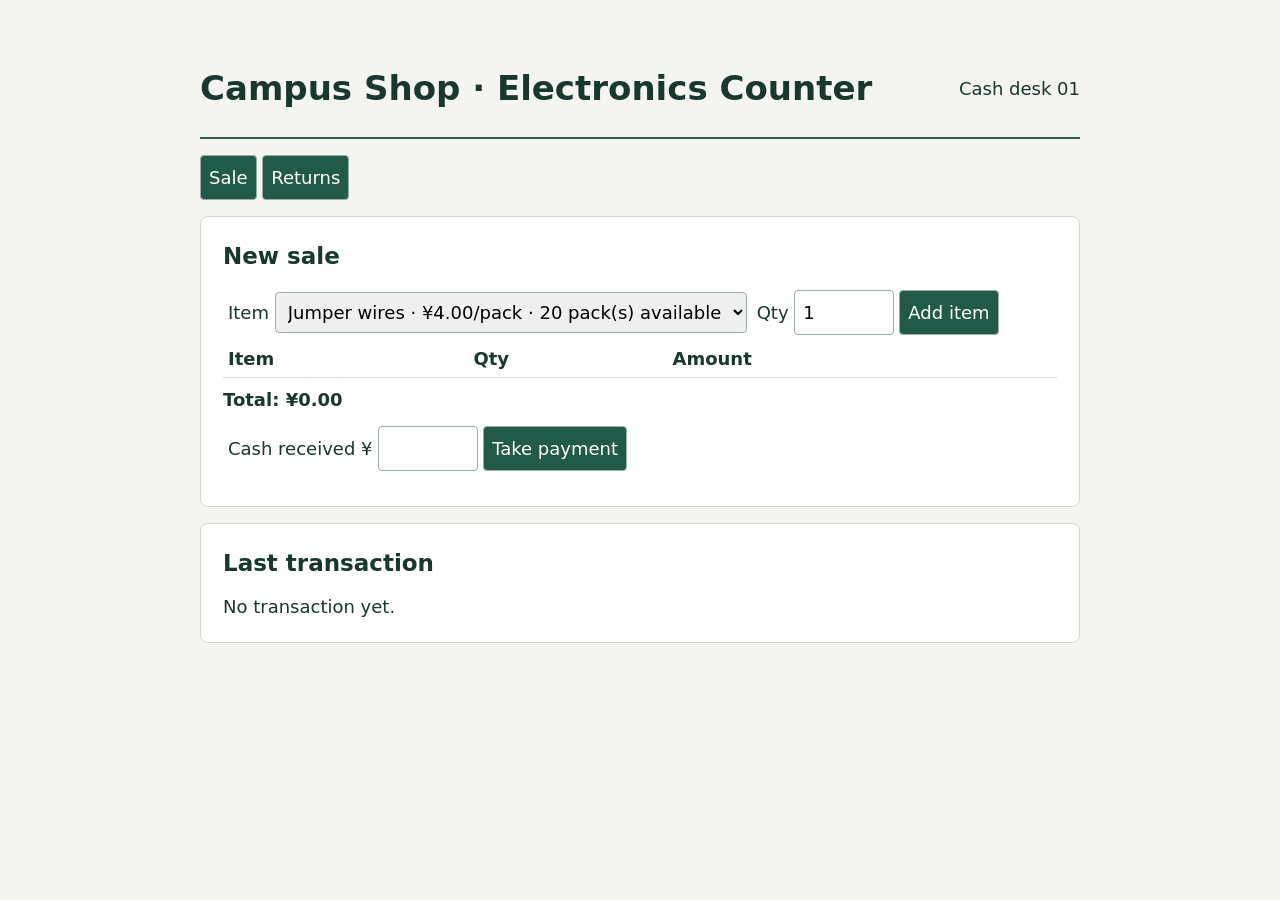
==== index.html @ 52616b71 "Use product sales units throughout the electronics counter" ====
<!doctype html>
<html lang="en"><meta charset="utf-8"><meta name="viewport" content="width=device-width,initial-scale=1">
<title>Campus Shop · Electronics Counter</title>
<style>
*{box-sizing:border-box}body{max-width:920px;margin:40px auto;padding:0 20px;background:#f4f5f1;color:#19372f;font:18px/1.5 system-ui}header{display:flex;align-items:center;justify-content:space-between;border-bottom:2px solid #345f50}h1{font-size:34px}h2{font-size:23px;margin:0 0 12px}section{background:white;border:1px solid #cdd8d1;padding:22px;margin:16px 0;border-radius:8px}select,input,button{padding:8px;font:inherit;border:1px solid #9aaea4;border-radius:4px}button{background:#215a49;color:white;cursor:pointer}input{width:100px}label{display:inline-block;margin:5px}table{border-collapse:collapse;width:100%}td,th{text-align:left;border-bottom:1px solid #ddd;padding:5px}output{display:block;font-weight:bold;margin-top:8px}nav{margin-top:16px}p{margin:8px 0}
</style>
<header><h1>Campus Shop · Electronics Counter</h1><span>Cash desk 01</span></header>
<nav><button id="sell">Sale</button> <button id="back">Returns</button></nav>
<section><h2 id="heading"></h2><div id="lookup" hidden><label>Receipt no. <input id="number" type="number" min="1"></label><button id="load">Find receipt</button><table id="balance" hidden><caption>Original receipt balance</caption><thead><tr><th>Item</th><th>Unit</th><th>Bought</th><th>Already returned</th><th>Left to return</th></tr></thead><tbody id="balanceRows"></tbody></table></div>
<label>Item <select id="product"></select></label><label>Qty <input id="qty" type="number" min="1" value="1"></label><button id="add">Add item</button>
<table><thead><tr><th>Item</th><th>Qty</th><th>Amount</th></tr></thead><tbody id="lines"></tbody></table>
<p><strong id="total"></strong></p><label id="cashLabel">Cash received ¥ <input id="cash" type="number" step=".01" min="0"></label><button id="finish"></button><output id="msg" aria-live="polite"></output></section>
<section><h2>Last transaction</h2><div id="receipt">No transaction yet.</div></section>
<script>
const $ = id => document.getElementById(id);
const money = cents => '¥' + (cents / 100).toFixed(2);
const catalog = {wires:{name:'Jumper wires',unit:'pack',price:400},board:{name:'Breadboard',unit:'piece',price:800},led:{name:'LED',unit:'piece',price:50}};
class Basket {
  constructor(){ this.items = {}; }
  add(id, qty, limit){
    const count = (this.items[id] || 0) + qty;
    if (!Number.isSafeInteger(qty) || qty < 1 || count > limit)
      throw Error('Check quantity. Available: ' + limit);
    this.items[id] = count;
  }
  total(){ return Object.entries(this.items).reduce((sum,[id,q]) => sum + catalog[id].price*q,0); }
}
class Register {
  constructor(){
    this.state = JSON.parse(localStorage.getItem('campus-electronics-v1')) ||
      {stock:{wires:20,board:20,led:20},sales:[],returns:[]};
  }
  available(id,sale){
    return sale ? (sale.items[id] || 0) - (sale.returned[id] || 0) : this.state.stock[id];
  }
  complete(basket,cash,sale){
    const total = basket.total();
    if (!total) throw Error('Add an item first.');
    if (!sale && (!Number.isSafeInteger(cash) || cash < total)) throw Error('Cash is below the total.');
    const next = structuredClone(this.state);
    const original = sale && next.sales.find(s => s.no === sale.no);
    for (const [id,q] of Object.entries(basket.items)){
      if (q > this.available(id,sale)) throw Error('Quantity exceeds available units.');
      next.stock[id] += sale ? q : -q;
      if (original) original.returned[id] = (original.returned[id] || 0) + q;
    }
    const record = {no:sale ? sale.no : next.sales.length+1,items:{...basket.items},total};
    if (sale) next.returns.push(record);
    else next.sales.push({...record,returned:{},cash,change:cash-total});
    localStorage.setItem('campus-electronics-v1',JSON.stringify(next));
    this.state = next;
    return record;
  }
}
const register = new Register();
let basket, returning, sale;
function draw(){
  $('balance').hidden = !sale;
  $('balanceRows').replaceChildren();
  if (sale) {
    for (const [id, bought] of Object.entries(sale.items)) {
      const row = $('balanceRows').insertRow();
      for (const value of [catalog[id].name, catalog[id].unit, bought, sale.returned[id] || 0, register.available(id,sale)]) {
        row.insertCell().textContent = value;
      }
    }
  }
  $('product').replaceChildren();
  for (const [id,p] of Object.entries(catalog)){
    if (returning && (!sale || !sale.items[id])) continue;
    $('product').add(new Option(p.name+' · '+money(p.price)+'/'+p.unit+' · '+register.available(id,sale)+' '+p.unit+'(s) available',id));
  }
  $('lines').innerHTML = Object.entries(basket.items).map(([id,q]) =>
    '<tr><td>'+catalog[id].name+'</td><td>'+q+' '+catalog[id].unit+'(s)</td><td>'+money(q*catalog[id].price)+'</td></tr>').join('');
  $('total').textContent = (returning?'Refund: ':'Total: ')+money(basket.total());
}
function mode(isReturn){
  returning=isReturn; sale=null; basket=new Basket();
  $('heading').textContent=isReturn?'Return items':'New sale';
  $('lookup').hidden=!isReturn; $('cashLabel').style.display=isReturn?'none':'';
  $('finish').textContent=isReturn?'Confirm refund':'Take payment';
  $('cash').value=''; $('qty').value=1; $('msg').textContent=''; draw();
}
function action(fn){try{$('msg').textContent='';fn();}catch(e){$('msg').textContent=e.message;}}
$('sell').onclick=()=>mode(false); $('back').onclick=()=>mode(true);
$('load').onclick=()=>action(()=>{
  sale=register.state.sales.find(s=>s.no===Number($('number').value)); basket=new Basket(); draw();
  if(!sale) throw Error('Receipt not found.');
});
$('number').oninput=()=>{sale=null;basket=new Basket();draw();};
$('add').onclick=()=>action(()=>{
  if(returning && !sale) throw Error('Find the original receipt first.');
  const id=$('product').value; basket.add(id,Number($('qty').value),register.available(id,sale));draw();
});
$('finish').onclick=()=>action(()=>{
  if(returning && !sale) throw Error('Find the original receipt first.');
  const cash=Math.round(Number($('cash').value)*100);
  const record=register.complete(basket,cash,sale);
  const lines=Object.entries(record.items).map(([id,q])=>catalog[id].name+' × '+q+' '+catalog[id].unit+'(s) = '+money(q*catalog[id].price));
  $('receipt').innerText=[(returning?'Return against receipt #':'Receipt #')+record.no,...lines,
    (returning?'Refund ':'Total ')+money(record.total),...(returning?[]:['Cash '+money(cash)+'   Change '+money(cash-record.total)])].join('\n');
  mode(returning);
});
mode(false);
</script></html>
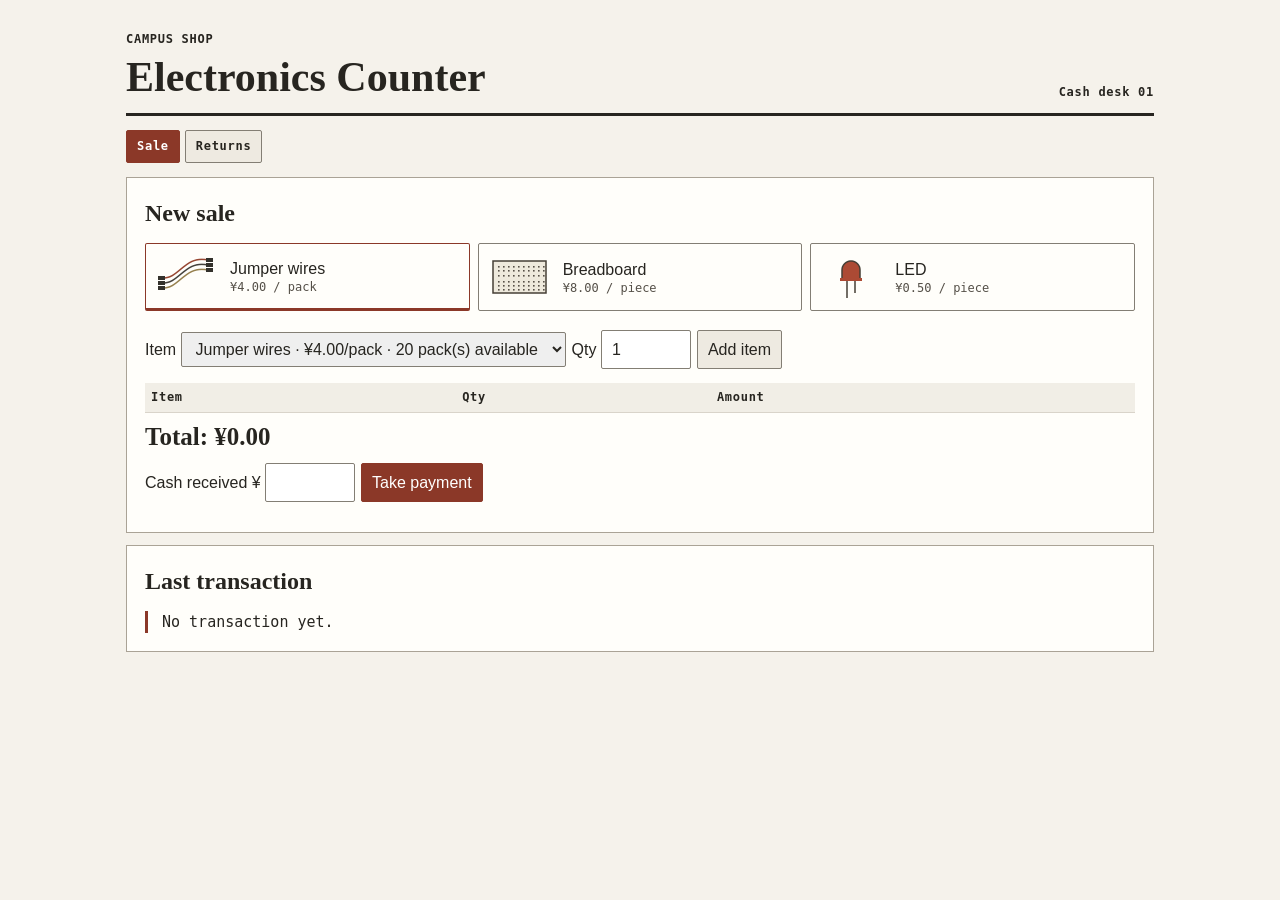
==== commit c99f8ba9: "Merge illustrated counter layout" ====
--- a/index.html
+++ b/index.html
@@ -2,12 +2,30 @@
 <html lang="en"><meta charset="utf-8"><meta name="viewport" content="width=device-width,initial-scale=1">
 <title>Campus Shop · Electronics Counter</title>
 <style>
-*{box-sizing:border-box}body{max-width:920px;margin:40px auto;padding:0 20px;background:#f4f5f1;color:#19372f;font:18px/1.5 system-ui}header{display:flex;align-items:center;justify-content:space-between;border-bottom:2px solid #345f50}h1{font-size:34px}h2{font-size:23px;margin:0 0 12px}section{background:white;border:1px solid #cdd8d1;padding:22px;margin:16px 0;border-radius:8px}select,input,button{padding:8px;font:inherit;border:1px solid #9aaea4;border-radius:4px}button{background:#215a49;color:white;cursor:pointer}input{width:100px}label{display:inline-block;margin:5px}table{border-collapse:collapse;width:100%}td,th{text-align:left;border-bottom:1px solid #ddd;padding:5px}output{display:block;font-weight:bold;margin-top:8px}nav{margin-top:16px}p{margin:8px 0}
+*{box-sizing:border-box}
+body{max-width:1080px;margin:26px auto;padding:0 26px;background:#f5f2eb;color:#272520;font:16px/1.45 Arial,sans-serif}
+header{display:flex;align-items:end;justify-content:space-between;border-bottom:3px solid #272520;padding-bottom:12px}
+header small,header span,caption,th,nav button{font:600 12px/1.4 monospace;letter-spacing:.06em}
+h1,h2{font-family:Georgia,serif}h1{font-size:42px;line-height:1.12;margin:5px 0 0}h2{font-size:24px;margin:0 0 12px}
+nav{display:flex;gap:5px;margin:14px 0}
+section{border:1px solid #aaa396;background:#fffefa;padding:18px;margin-bottom:12px}
+button,input,select{font:inherit;border:1px solid #837e74;padding:7px 10px;border-radius:2px;color:inherit}
+button{background:#eeeae1;cursor:pointer}button:hover,button:focus-visible{outline:2px solid #9b422e;outline-offset:1px}
+button[aria-pressed=true],#finish{background:#8b3828;color:white;border-color:#8b3828}
+#parts{display:grid;grid-template-columns:repeat(3,1fr);gap:8px;margin:0 0 15px}
+#parts button{background:#fffefa;text-align:left;display:grid;grid-template-columns:65px auto;align-items:center;gap:9px}
+#parts canvas{width:62px;height:50px}#parts small{display:block;color:#555048;font:12px monospace}
+#parts button[aria-pressed=true]{color:#272520;border-bottom:3px solid #8b3828}
+label{display:inline-block;margin:4px 6px 4px 0}input{width:90px}select{max-width:100%}
+table{border-collapse:collapse;width:100%;margin:10px 0}td,th{padding:6px;text-align:left;border-bottom:1px solid #d9d4ca}th{background:#f1eee6}caption{text-align:left;margin-bottom:5px}
+p{margin:8px 0}#total{font: bold 25px Georgia,serif}#msg{display:block;color:#8b3828;font-weight:bold;margin-top:8px}
+#receipt{font:15px/1.5 monospace;border-left:3px solid #8b3828;padding-left:14px}
+@media(max-width:650px){body{padding:0 12px;margin:14px auto}h1{font-size:30px}#parts{grid-template-columns:1fr}#parts canvas{height:34px;width:46px}section{padding:12px}#balance th{font-size:10px}}
 </style>
-<header><h1>Campus Shop · Electronics Counter</h1><span>Cash desk 01</span></header>
+<header><div><small>CAMPUS SHOP</small><h1>Electronics Counter</h1></div><span>Cash desk 01</span></header>
 <nav><button id="sell">Sale</button> <button id="back">Returns</button></nav>
 <section><h2 id="heading"></h2><div id="lookup" hidden><label>Receipt no. <input id="number" type="number" min="1"></label><button id="load">Find receipt</button><table id="balance" hidden><caption>Original receipt balance</caption><thead><tr><th>Item</th><th>Unit</th><th>Bought</th><th>Already returned</th><th>Left to return</th></tr></thead><tbody id="balanceRows"></tbody></table></div>
-<label>Item <select id="product"></select></label><label>Qty <input id="qty" type="number" min="1" value="1"></label><button id="add">Add item</button>
+<div id="parts" aria-label="Choose a component"></div><label>Item <select id="product"></select></label><label>Qty <input id="qty" type="number" min="1" value="1"></label><button id="add">Add item</button>
 <table><thead><tr><th>Item</th><th>Qty</th><th>Amount</th></tr></thead><tbody id="lines"></tbody></table>
 <p><strong id="total"></strong></p><label id="cashLabel">Cash received ¥ <input id="cash" type="number" step=".01" min="0"></label><button id="finish"></button><output id="msg" aria-live="polite"></output></section>
 <section><h2>Last transaction</h2><div id="receipt">No transaction yet.</div></section>
@@ -54,6 +72,59 @@
 }
 const register = new Register();
 let basket, returning, sale;
+// Small parts illustrations for the product picker.
+function drawPart(canvas, id) {
+  const pen = canvas.getContext('2d');
+  pen.scale(2, 2);
+  pen.strokeStyle = '#453e35';
+  pen.lineWidth = 1.5;
+  if (id === 'board') {
+    pen.fillStyle = '#eee9dc';
+    pen.fillRect(4,9,53,32);
+    pen.strokeRect(4,9,53,32);
+    for (let x=9; x<55; x+=5) {
+      for (const y of [14,18,23,29,33,37]) pen.fillStyle='#564f46', pen.fillRect(x,y,1.6,1.6);
+    }
+  } else if (id === 'wires') {
+    for (const [offset,color] of [[0,'#974631'],[5,'#44413b'],[10,'#96804e']]) {
+      pen.strokeStyle=color;
+      pen.beginPath(); pen.moveTo(6,27+offset);
+      pen.bezierCurveTo(24,28+offset,28,4+offset,52,9+offset); pen.stroke();
+      pen.fillStyle='#33312b'; pen.fillRect(2,25+offset,7,4); pen.fillRect(50,7+offset,7,4);
+    }
+  } else {
+    pen.beginPath(); pen.moveTo(26,24); pen.lineTo(26,46);
+    pen.moveTo(34,24); pen.lineTo(34,41); pen.stroke();
+    pen.fillStyle='#ac4a34'; pen.beginPath(); pen.arc(30,18,9,Math.PI,0);
+    pen.lineTo(39,27); pen.lineTo(21,27); pen.closePath(); pen.fill(); pen.stroke();
+    pen.fillRect(19,26,22,3);
+  }
+}
+function markPart() {
+  for (const tile of $('parts').children)
+    tile.setAttribute('aria-pressed',String(tile.dataset.id === $('product').value));
+}
+function showParts() {
+  $('parts').replaceChildren();
+  $('parts').style.display = returning ? 'none' : '';
+  if (returning) return;
+  for (const [id,p] of Object.entries(catalog)) {
+    const tile = document.createElement('button');
+    tile.dataset.id = id;
+    const art = document.createElement('canvas');
+    art.width=124; art.height=100; art.setAttribute('aria-hidden','true');
+    drawPart(art,id);
+    const label=document.createElement('span');
+    label.textContent=p.name;
+    const details=document.createElement('small');
+    details.textContent=money(p.price)+' / '+p.unit;
+    label.append(details); tile.append(art,label);
+    tile.onclick=()=>{ $('product').value=id; markPart(); };
+    $('parts').append(tile);
+  }
+  markPart();
+}
+$('product').onchange=markPart;
 function draw(){
   $('balance').hidden = !sale;
   $('balanceRows').replaceChildren();
@@ -70,17 +141,21 @@
     if (returning && (!sale || !sale.items[id])) continue;
     $('product').add(new Option(p.name+' · '+money(p.price)+'/'+p.unit+' · '+register.available(id,sale)+' '+p.unit+'(s) available',id));
   }
+  showParts();
   $('lines').innerHTML = Object.entries(basket.items).map(([id,q]) =>
     '<tr><td>'+catalog[id].name+'</td><td>'+q+' '+catalog[id].unit+'(s)</td><td>'+money(q*catalog[id].price)+'</td></tr>').join('');
   $('total').textContent = (returning?'Refund: ':'Total: ')+money(basket.total());
 }
 function mode(isReturn){
+  $('sell').setAttribute('aria-pressed',String(!isReturn));
+  $('back').setAttribute('aria-pressed',String(isReturn));
   returning=isReturn; sale=null; basket=new Basket();
   $('heading').textContent=isReturn?'Return items':'New sale';
   $('lookup').hidden=!isReturn; $('cashLabel').style.display=isReturn?'none':'';
   $('finish').textContent=isReturn?'Confirm refund':'Take payment';
   $('cash').value=''; $('qty').value=1; $('msg').textContent=''; draw();
 }
+$('cash').oninput=()=>{$('msg').textContent='';};
 function action(fn){try{$('msg').textContent='';fn();}catch(e){$('msg').textContent=e.message;}}
 $('sell').onclick=()=>mode(false); $('back').onclick=()=>mode(true);
 $('load').onclick=()=>action(()=>{
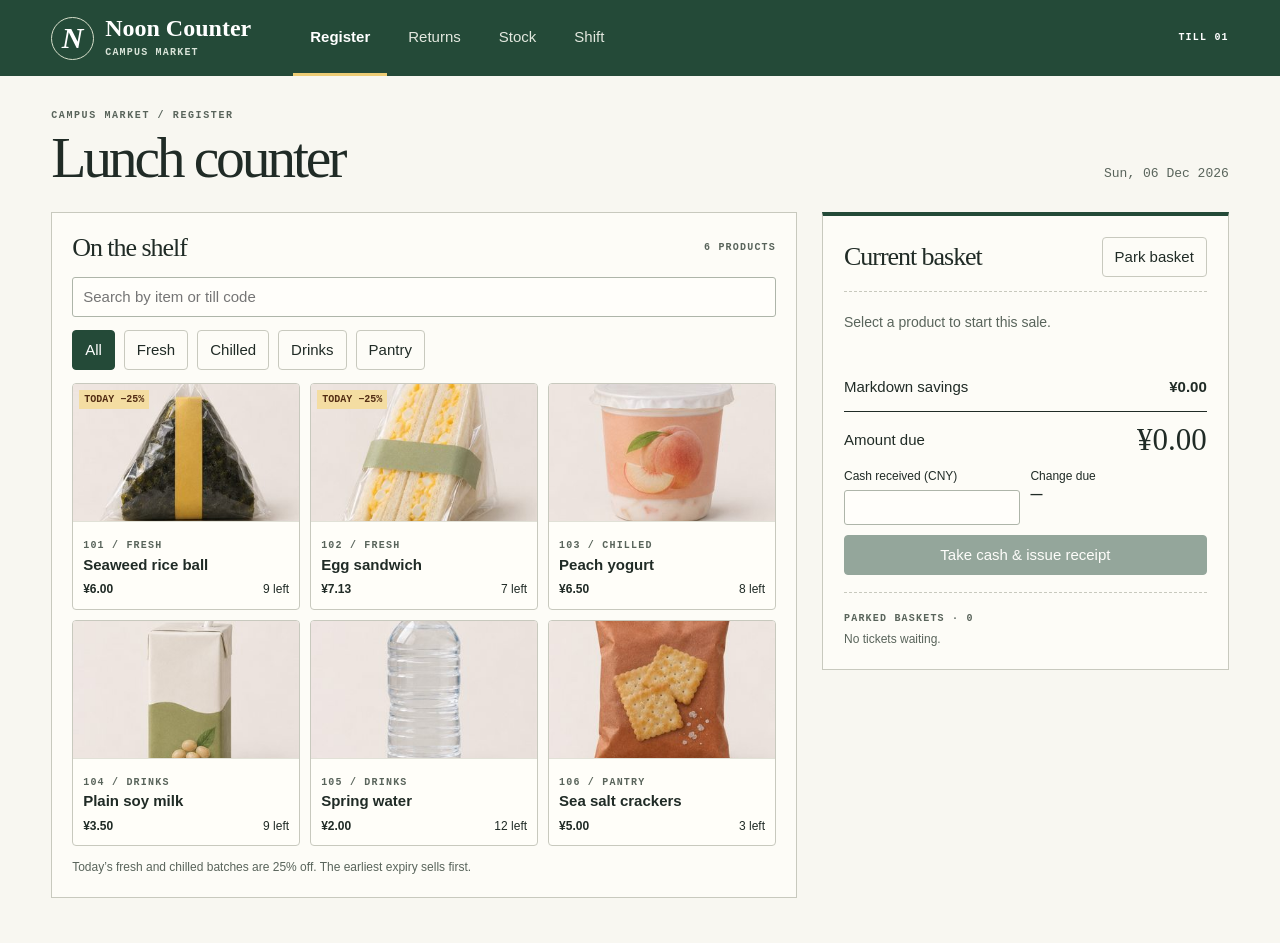
==== commit 5c716fe9: "Build offline lunch register, return desk, batch room and shift ledger" ====
--- a/index.html
+++ b/index.html
@@ -1,180 +1,285 @@
-<!doctype html>
-<html lang="en"><meta charset="utf-8"><meta name="viewport" content="width=device-width,initial-scale=1">
-<title>Campus Shop · Electronics Counter</title>
-<style>
-*{box-sizing:border-box}
-body{max-width:1080px;margin:26px auto;padding:0 26px;background:#f5f2eb;color:#272520;font:16px/1.45 Arial,sans-serif}
-header{display:flex;align-items:end;justify-content:space-between;border-bottom:3px solid #272520;padding-bottom:12px}
-header small,header span,caption,th,nav button{font:600 12px/1.4 monospace;letter-spacing:.06em}
-h1,h2{font-family:Georgia,serif}h1{font-size:42px;line-height:1.12;margin:5px 0 0}h2{font-size:24px;margin:0 0 12px}
-nav{display:flex;gap:5px;margin:14px 0}
-section{border:1px solid #aaa396;background:#fffefa;padding:18px;margin-bottom:12px}
-button,input,select{font:inherit;border:1px solid #837e74;padding:7px 10px;border-radius:2px;color:inherit}
-button{background:#eeeae1;cursor:pointer}button:hover,button:focus-visible{outline:2px solid #9b422e;outline-offset:1px}
-button[aria-pressed=true],#finish{background:#8b3828;color:white;border-color:#8b3828}
-#parts{display:grid;grid-template-columns:repeat(3,1fr);gap:8px;margin:0 0 15px}
-#parts button{background:#fffefa;text-align:left;display:grid;grid-template-columns:65px auto;align-items:center;gap:9px}
-#parts canvas{width:62px;height:50px}#parts small{display:block;color:#555048;font:12px monospace}
-#parts button[aria-pressed=true]{color:#272520;border-bottom:3px solid #8b3828}
-label{display:inline-block;margin:4px 6px 4px 0}input{width:90px}select{max-width:100%}
-table{border-collapse:collapse;width:100%;margin:10px 0}td,th{padding:6px;text-align:left;border-bottom:1px solid #d9d4ca}th{background:#f1eee6}caption{text-align:left;margin-bottom:5px}
-p{margin:8px 0}#total{font: bold 25px Georgia,serif}#msg{display:block;color:#8b3828;font-weight:bold;margin-top:8px}
-#receipt{font:15px/1.5 monospace;border-left:3px solid #8b3828;padding-left:14px}
-@media(max-width:650px){body{padding:0 12px;margin:14px auto}h1{font-size:30px}#parts{grid-template-columns:1fr}#parts canvas{height:34px;width:46px}section{padding:12px}#balance th{font-size:10px}}
-</style>
-<header><div><small>CAMPUS SHOP</small><h1>Electronics Counter</h1></div><span>Cash desk 01</span></header>
-<nav><button id="sell">Sale</button> <button id="back">Returns</button></nav>
-<section><h2 id="heading"></h2><div id="lookup" hidden><label>Receipt no. <input id="number" type="number" min="1"></label><button id="load">Find receipt</button><table id="balance" hidden><caption>Original receipt balance</caption><thead><tr><th>Item</th><th>Unit</th><th>Bought</th><th>Already returned</th><th>Left to return</th></tr></thead><tbody id="balanceRows"></tbody></table></div>
-<div id="parts" aria-label="Choose a component"></div><label>Item <select id="product"></select></label><label>Qty <input id="qty" type="number" min="1" value="1"></label><button id="add">Add item</button>
-<table><thead><tr><th>Item</th><th>Qty</th><th>Amount</th></tr></thead><tbody id="lines"></tbody></table>
-<p><strong id="total"></strong></p><label id="cashLabel">Cash received ¥ <input id="cash" type="number" step=".01" min="0"></label><button id="finish"></button><output id="msg" aria-live="polite"></output></section>
-<section><h2>Last transaction</h2><div id="receipt">No transaction yet.</div></section>
-<script>
-const $ = id => document.getElementById(id);
-const money = cents => '¥' + (cents / 100).toFixed(2);
-const catalog = {wires:{name:'Jumper wires',unit:'pack',price:400},board:{name:'Breadboard',unit:'piece',price:800},led:{name:'LED',unit:'piece',price:50}};
-class Basket {
-  constructor(){ this.items = {}; }
-  add(id, qty, limit){
-    const count = (this.items[id] || 0) + qty;
-    if (!Number.isSafeInteger(qty) || qty < 1 || count > limit)
-      throw Error('Check quantity. Available: ' + limit);
-    this.items[id] = count;
-  }
-  total(){ return Object.entries(this.items).reduce((sum,[id,q]) => sum + catalog[id].price*q,0); }
+<!doctype html><html lang="en"><head><meta charset="utf-8"><meta name="viewport" content="width=device-width, initial-scale=1"><title>Noon Counter | Campus market</title><style>:root{color-scheme:light;--ink:#202b26;--green:#244a38;--paper:#f8f7f1;--line:#c8c9be;--muted:#59645b;--warm:#a64426;--pale:#f2e4b3}*{box-sizing:border-box}body{margin:0;background:var(--paper);color:var(--ink);font:15px/1.45 "Helvetica Neue",Arial,sans-serif}header{background:var(--green);color:#fff;display:flex;align-items:center;gap:42px;padding:0 max(4vw,20px);min-height:76px}button,input,select{font:inherit}button{cursor:pointer;color:inherit}button:focus-visible,input:focus-visible,select:focus-visible{outline:3px solid #ca8a25;outline-offset:3px}header nav{display:flex;gap:4px;align-self:stretch}nav button{color:#e3e8df;background:none;border:0;padding:0 17px;border-bottom:3px solid transparent}nav button.active{border-color:#edcc75;color:#fff;font-weight:bold}.brand{display:flex;align-items:center;gap:11px}.brand b{font:600 24px/1 Georgia,serif;white-space:nowrap}.brand small,.kicker,.register-id,.eyebrow,th{font:600 10px/1.4 'Courier New',monospace;letter-spacing:.12em}.brand small{display:block;color:#d8e3d8;margin-top:5px}.mark{font:italic bold 30px Georgia;border:1px solid #d6deca;border-radius:50%;width:43px;height:43px;display:grid;place-items:center}.register-id{margin-left:auto;white-space:nowrap}.mast{display:flex;align-items:end;justify-content:space-between;margin:33px 0 24px}.kicker,.eyebrow{color:var(--muted);text-transform:uppercase}.kicker{letter-spacing:.16em}.date{font:13px 'Courier New',monospace;color:var(--muted);margin-bottom:7px}main{max-width:1500px;margin:auto;padding:0 max(4vw,20px) 45px}h1,h2,h3,p{margin:0}h1{font:normal clamp(37px,4.5vw,64px)/1.05 Georgia,serif;letter-spacing:-.055em;margin-top:5px}h2{font:normal 26px/1.15 Georgia,serif;letter-spacing:-.04em}h3{font-size:15px}#notice:not(:empty){border-left:4px solid var(--warm);background:#f4ebda;padding:9px 13px;margin-bottom:16px}.columns{display:grid;grid-template-columns:minmax(0,1.65fr) minmax(293px,.9fr);gap:25px;align-items:start}.panel,.till{border:1px solid var(--line);background:#fdfcf7}.panel{padding:20px}.till{padding:21px;border-top:4px solid var(--green)}.heading,.row,.actions,.filters,.kpis,.meta{display:flex;align-items:center;gap:9px}.heading,.row,.meta{justify-content:space-between}.filters{flex-wrap:wrap;margin:13px 0}.filters button,.actions button,button.small,button.solid,.control{border:1px solid var(--line);background:transparent;padding:8px 12px;border-radius:4px}.filters button.chosen,.solid,button.solid{background:var(--green);color:white;border-color:var(--green)}button:hover{filter:brightness(.94)}.search,input,select{border:1px solid #aeb5a9;border-radius:3px;background:#fffefa;padding:8px 10px;color:var(--ink);min-width:0}.search{width:100%;margin-top:14px}.products{display:grid;grid-template-columns:repeat(3,minmax(0,1fr));gap:10px}.tile{position:relative;display:flex;flex-direction:column;text-align:left;background:#fffef9;border:1px solid var(--line);border-radius:4px;overflow:hidden;padding:0}.tile img{width:100%;aspect-ratio:1.65;object-fit:cover;display:block}.tile .detail{display:block;padding:10px;width:100%;border-top:1px solid #e1e1d7}.tile .item{font-weight:650;font-size:15px;display:block}.tile .meta{margin-top:6px;font-size:12px}.tile .flag{position:absolute;top:6px;left:6px;color:#522c13;background:#f4dda2;padding:2px 5px;font:600 10px/1.5 'Courier New',monospace}.till .heading{padding-bottom:14px;border-bottom:1px dashed var(--line)}.empty{color:var(--muted);padding:20px 0;font-size:14px}.cartrow{padding:12px 0;border-bottom:1px solid #dedfd4}.cartrow small,.note,.dim{color:var(--muted);font-size:12px}.cartrow .step{display:inline-flex;align-items:center;gap:8px}.step button{border:1px solid var(--line);background:white;border-radius:3px;width:26px;height:25px;padding:0}.money{font-variant-numeric:tabular-nums;white-space:nowrap}.total{border-top:1px solid var(--ink);margin-top:14px;padding:10px 0}.total strong{font:normal 31px Georgia}.pay{display:block;width:100%;margin:10px 0}.cashrow{display:grid;grid-template-columns:1fr 1fr;gap:10px}.cashrow label{font-size:12px}.cashrow input{width:100%;margin-top:4px}.park{margin-top:17px;border-top:1px dashed var(--line);padding-top:12px}.park button{margin:3px}.tabular{overflow:auto}table{width:100%;border-collapse:collapse;font-size:14px;margin:10px 0}th,td{text-align:left;border-bottom:1px solid #d9dacf;padding:9px 8px}th{color:var(--muted)}td.right{text-align:right}.pill{color:var(--warm);font-size:12px;font-weight:bold}.kpis{gap:0;margin:18px 0;border-block:1px solid var(--line);flex-wrap:wrap}.metric{flex:1;padding:15px 12px;min-width:115px}.metric b{display:block;font:normal 28px Georgia}.metric span{color:var(--muted);font-size:12px}.field{display:grid;gap:4px;margin:12px 0;font-size:13px}.sub{margin-top:23px}.actions{margin-top:14px;flex-wrap:wrap}dialog{border:1px solid var(--line);color:var(--ink);padding:24px;background:#fffcf3;width:min(450px,94vw);max-height:90vh}dialog::backdrop{background:#17231985}#paper .eyebrow{margin-bottom:6px}#paper table{font-size:12px}button:disabled{opacity:.48;cursor:not-allowed}.listbtn{display:block;text-align:left;background:none;border:0;text-decoration:underline;text-underline-offset:3px;font:inherit;color:var(--green);padding:0}.legend{margin-top:13px}.entry{margin:11px 0;padding-bottom:10px;border-bottom:1px solid var(--line)}@media(max-width:900px){header{gap:12px}nav button{padding:0 10px}.columns{grid-template-columns:minmax(0,1.35fr) minmax(265px,1fr)}.products{grid-template-columns:repeat(2,1fr)}}@media(max-width:680px){header{flex-wrap:wrap;padding-top:13px;gap:5px}header nav{order:3;width:100%;overflow:auto}nav button{min-height:42px;flex:1}.columns{grid-template-columns:1fr}.mast{margin-top:22px}.date{font-size:10px}.panel,.till{padding:14px}.products{grid-template-columns:repeat(2,1fr)}main{padding-inline:14px}.register-id{margin-left:auto}}@media print{body>*:not(dialog){display:none}dialog[open]{position:static;width:100%;border:none;max-height:none}dialog .actions{display:none}}
+</style></head>
+<body><header><div class="brand"><span class="mark" aria-hidden="true">N</span><div><b>Noon Counter</b><small>CAMPUS MARKET</small></div></div><nav aria-label="Counter sections"></nav><span class="register-id">TILL 01</span></header>
+<main><div class="mast"><div><div class="kicker" id="section-id"></div><h1 id="title"></h1></div><div class="date" id="date"></div></div><div id="notice" role="status" aria-live="polite"></div><div id="app">Opening register…</div></main>
+<dialog id="dialog"><div id="paper"></div><div class="actions"><button data-act="print">Print receipt</button><button class="solid" data-act="close">Done</button></div></dialog>
+<script>'use strict';
+// All monetary values are integer fen. Business dates use the counter's local clock.
+const PRODUCTS = [
+  {id:'101', art:'rice', name:'Seaweed rice ball', group:'Fresh', price:800, min:5},
+  {id:'102', art:'sandwich', name:'Egg sandwich', group:'Fresh', price:950, min:4},
+  {id:'103', art:'yogurt', name:'Peach yogurt', group:'Chilled', price:650, min:4},
+  {id:'104', art:'soy', name:'Plain soy milk', group:'Drinks', price:350, min:5},
+  {id:'105', art:'water', name:'Spring water', group:'Drinks', price:200, min:6},
+  {id:'106', art:'crackers', name:'Sea salt crackers', group:'Pantry', price:500, min:4}
+];
+const product = id => {
+  const found = PRODUCTS.find(p => p.id === id);
+  if (!found) throw Error('Unknown product code.');
+  return found;
+};
+function dayOf(date = new Date()) {
+  return [date.getFullYear(), String(date.getMonth()+1).padStart(2,'0'),
+    String(date.getDate()).padStart(2,'0')].join('-');
+}
+function offsetDay(day, offset) {
+  const date = new Date(day+'T12:00:00');
+  date.setDate(date.getDate()+offset);
+  return dayOf(date);
+}
+function positive(n) {
+  if (!Number.isSafeInteger(n) || n<1 || n>9999) throw Error('Enter a whole quantity from 1 to 9999.');
+  return n;
+}
+function initialState(day) {
+  const stocks = [['101',0,3],['101',2,6],['102',0,2],['102',2,5],['103',4,8],
+    ['104',6,9],['105',90,12],['106',45,3]];
+  const lots = stocks.map(([sku,offset,qty],i)=>({id:'B'+String(i+1).padStart(2,'0'),
+    sku,expires:offsetDay(day,offset),qty,blocked:0}));
+  return {version:0,lots,basket:{},holds:[],sales:[],refunds:[],moves:[],nextHold:1};
+}
+class StockBook {
+  constructor(state, day) { this.state=state; this.day=day; }
+  shelf(sku) {
+    return this.state.lots.filter(l=>l.sku===sku && l.qty>0 && l.expires>=this.day)
+      .sort((a,b)=>a.expires.localeCompare(b.expires)||a.id.localeCompare(b.id));
+  }
+  price(lot) {
+    const p=product(lot.sku);
+    return lot.expires===this.day && ['Fresh','Chilled'].includes(p.group)
+      ? Math.round(p.price*0.75) : p.price;
+  }
+  allocate(sku, count) {
+    let left=positive(count);
+    const lines=[];
+    for (const lot of this.shelf(sku)) {
+      const qty=Math.min(left,lot.qty);
+      lines.push({sku,lot:lot.id,qty,unit:this.price(lot),original:product(sku).price,returned:0});
+      left-=qty;
+      if (!left) break;
+    }
+    if(left) throw Error('Only '+(count-left)+' available for '+product(sku).name+'.');
+    return lines;
+  }
+  move(lot, delta, isolated, reason, ref) {
+    lot.qty+=delta; lot.blocked+=isolated;
+    this.state.moves.push({day:this.day,lot:lot.id,sku:lot.sku,delta,isolated,reason,ref});
+  }
 }
 class Register {
-  constructor(){
-    this.state = JSON.parse(localStorage.getItem('campus-electronics-v1')) ||
-      {stock:{wires:20,board:20,led:20},sales:[],returns:[]};
-  }
-  available(id,sale){
-    return sale ? (sale.items[id] || 0) - (sale.returned[id] || 0) : this.state.stock[id];
-  }
-  complete(basket,cash,sale){
-    const total = basket.total();
-    if (!total) throw Error('Add an item first.');
-    if (!sale && (!Number.isSafeInteger(cash) || cash < total)) throw Error('Cash is below the total.');
-    const next = structuredClone(this.state);
-    const original = sale && next.sales.find(s => s.no === sale.no);
-    for (const [id,q] of Object.entries(basket.items)){
-      if (q > this.available(id,sale)) throw Error('Quantity exceeds available units.');
-      next.stock[id] += sale ? q : -q;
-      if (original) original.returned[id] = (original.returned[id] || 0) + q;
-    }
-    const record = {no:sale ? sale.no : next.sales.length+1,items:{...basket.items},total};
-    if (sale) next.returns.push(record);
-    else next.sales.push({...record,returned:{},cash,change:cash-total});
-    localStorage.setItem('campus-electronics-v1',JSON.stringify(next));
-    this.state = next;
-    return record;
-  }
-}
-const register = new Register();
-let basket, returning, sale;
-// Small parts illustrations for the product picker.
-function drawPart(canvas, id) {
-  const pen = canvas.getContext('2d');
-  pen.scale(2, 2);
-  pen.strokeStyle = '#453e35';
-  pen.lineWidth = 1.5;
-  if (id === 'board') {
-    pen.fillStyle = '#eee9dc';
-    pen.fillRect(4,9,53,32);
-    pen.strokeRect(4,9,53,32);
-    for (let x=9; x<55; x+=5) {
-      for (const y of [14,18,23,29,33,37]) pen.fillStyle='#564f46', pen.fillRect(x,y,1.6,1.6);
-    }
-  } else if (id === 'wires') {
-    for (const [offset,color] of [[0,'#974631'],[5,'#44413b'],[10,'#96804e']]) {
-      pen.strokeStyle=color;
-      pen.beginPath(); pen.moveTo(6,27+offset);
-      pen.bezierCurveTo(24,28+offset,28,4+offset,52,9+offset); pen.stroke();
-      pen.fillStyle='#33312b'; pen.fillRect(2,25+offset,7,4); pen.fillRect(50,7+offset,7,4);
-    }
-  } else {
-    pen.beginPath(); pen.moveTo(26,24); pen.lineTo(26,46);
-    pen.moveTo(34,24); pen.lineTo(34,41); pen.stroke();
-    pen.fillStyle='#ac4a34'; pen.beginPath(); pen.arc(30,18,9,Math.PI,0);
-    pen.lineTo(39,27); pen.lineTo(21,27); pen.closePath(); pen.fill(); pen.stroke();
-    pen.fillRect(19,26,22,3);
-  }
-}
-function markPart() {
-  for (const tile of $('parts').children)
-    tile.setAttribute('aria-pressed',String(tile.dataset.id === $('product').value));
-}
-function showParts() {
-  $('parts').replaceChildren();
-  $('parts').style.display = returning ? 'none' : '';
-  if (returning) return;
-  for (const [id,p] of Object.entries(catalog)) {
-    const tile = document.createElement('button');
-    tile.dataset.id = id;
-    const art = document.createElement('canvas');
-    art.width=124; art.height=100; art.setAttribute('aria-hidden','true');
-    drawPart(art,id);
-    const label=document.createElement('span');
-    label.textContent=p.name;
-    const details=document.createElement('small');
-    details.textContent=money(p.price)+' / '+p.unit;
-    label.append(details); tile.append(art,label);
-    tile.onclick=()=>{ $('product').value=id; markPart(); };
-    $('parts').append(tile);
-  }
-  markPart();
-}
-$('product').onchange=markPart;
-function draw(){
-  $('balance').hidden = !sale;
-  $('balanceRows').replaceChildren();
-  if (sale) {
-    for (const [id, bought] of Object.entries(sale.items)) {
-      const row = $('balanceRows').insertRow();
-      for (const value of [catalog[id].name, catalog[id].unit, bought, sale.returned[id] || 0, register.available(id,sale)]) {
-        row.insertCell().textContent = value;
-      }
-    }
-  }
-  $('product').replaceChildren();
-  for (const [id,p] of Object.entries(catalog)){
-    if (returning && (!sale || !sale.items[id])) continue;
-    $('product').add(new Option(p.name+' · '+money(p.price)+'/'+p.unit+' · '+register.available(id,sale)+' '+p.unit+'(s) available',id));
-  }
-  showParts();
-  $('lines').innerHTML = Object.entries(basket.items).map(([id,q]) =>
-    '<tr><td>'+catalog[id].name+'</td><td>'+q+' '+catalog[id].unit+'(s)</td><td>'+money(q*catalog[id].price)+'</td></tr>').join('');
-  $('total').textContent = (returning?'Refund: ':'Total: ')+money(basket.total());
-}
-function mode(isReturn){
-  $('sell').setAttribute('aria-pressed',String(!isReturn));
-  $('back').setAttribute('aria-pressed',String(isReturn));
-  returning=isReturn; sale=null; basket=new Basket();
-  $('heading').textContent=isReturn?'Return items':'New sale';
-  $('lookup').hidden=!isReturn; $('cashLabel').style.display=isReturn?'none':'';
-  $('finish').textContent=isReturn?'Confirm refund':'Take payment';
-  $('cash').value=''; $('qty').value=1; $('msg').textContent=''; draw();
-}
-$('cash').oninput=()=>{$('msg').textContent='';};
-function action(fn){try{$('msg').textContent='';fn();}catch(e){$('msg').textContent=e.message;}}
-$('sell').onclick=()=>mode(false); $('back').onclick=()=>mode(true);
-$('load').onclick=()=>action(()=>{
-  sale=register.state.sales.find(s=>s.no===Number($('number').value)); basket=new Basket(); draw();
-  if(!sale) throw Error('Receipt not found.');
+  constructor(state, day=dayOf()) { this.s=state; this.day=day; this.stock=new StockBook(state,day); }
+  setQty(sku,qty) {
+    product(sku);
+    if (qty===0) { delete this.s.basket[sku]; return; }
+    this.stock.allocate(sku,qty);
+    this.s.basket[sku]=qty;
+  }
+  quote(basket=this.s.basket) {
+    const lines=Object.entries(basket).flatMap(([sku,n])=>this.stock.allocate(sku,n));
+    const total=lines.reduce((v,l)=>v+l.unit*l.qty,0);
+    const saving=lines.reduce((v,l)=>v+(l.original-l.unit)*l.qty,0);
+    return {lines,total,saving};
+  }
+  park() {
+    if(!Object.keys(this.s.basket).length) throw Error('Add an item before parking a basket.');
+    const id='H'+String(this.s.nextHold++).padStart(3,'0');
+    this.s.holds.push({id,basket:this.s.basket}); this.s.basket={};
+    return id;
+  }
+  recall(id) {
+    if(Object.keys(this.s.basket).length) throw Error('Park or finish the current basket first.');
+    const i=this.s.holds.findIndex(h=>h.id===id);
+    if(i<0) throw Error('Ticket has already been recalled.');
+    this.s.basket=this.s.holds.splice(i,1)[0].basket;
+  }
+  pay(cash) {
+    const quote=this.quote();
+    if(!quote.lines.length) throw Error('The basket is empty.');
+    if(!Number.isSafeInteger(cash)||cash<quote.total) throw Error('Cash received is below the amount due.');
+    const id='S'+String(this.s.sales.length+1).padStart(4,'0');
+    const sale={id,day:this.day,...quote,cash,change:cash-quote.total};
+    for(const l of sale.lines) this.stock.move(this.s.lots.find(b=>b.id===l.lot),-l.qty,0,'Sale',id);
+    this.s.sales.push(sale); this.s.basket={}; return sale;
+  }
+  refund(id,index,qty,condition) {
+    const sale=this.s.sales.find(x=>x.id===id);
+    const line=sale?.lines[index];
+    if(!line) throw Error('Select an original receipt line.');
+    positive(qty);
+    if(qty>line.qty-line.returned) throw Error('Return exceeds the quantity left on this line.');
+    if(!['Sealed','Opened'].includes(condition)) throw Error('Choose a condition.');
+    const lot=this.s.lots.find(b=>b.id===line.lot);
+    const sellable=condition==='Sealed' && lot.expires>=this.day;
+    const refund={id:'R'+String(this.s.refunds.length+1).padStart(4,'0'),sale:id,index,
+      sku:line.sku,lot:lot.id,day:this.day,qty,amount:line.unit*qty,condition,
+      route:sellable?'Shelf':'Quarantine'};
+    line.returned+=qty;
+    this.stock.move(lot,sellable?qty:0,sellable?0:qty,refund.route,refund.id);
+    this.s.refunds.push(refund); return refund;
+  }
+  receive(sku,qty,expires) {
+    product(sku); positive(qty);
+    if(!/^\d{4}-\d{2}-\d{2}$/.test(expires)||offsetDay(expires,0)!==expires||expires<this.day)
+      throw Error('Use today or a later valid expiry date.');
+    const lot={id:'B'+String(this.s.lots.length+1).padStart(2,'0'),sku,expires,qty:0,blocked:0};
+    this.s.lots.push(lot); this.stock.move(lot,qty,0,'Delivery',lot.id);
+    return lot.id;
+  }
+  shift() {
+    const sales=this.s.sales.filter(s=>s.day===this.day);
+    const refunds=this.s.refunds.filter(r=>r.day===this.day);
+    const sum=(rows,field)=>rows.reduce((v,r)=>v+r[field],0);
+    const gross=sum(sales,'total'), paidBack=sum(refunds,'amount');
+    return {sales:sales.length,gross,paidBack,net:gross-paidBack,saving:sum(sales,'saving'),
+      markedUnits:sales.flatMap(s=>s.lines).reduce((n,l)=>n+(l.unit<l.original?l.qty:0),0)};
+  }
+}
+if(typeof module!=='undefined') module.exports={Register,StockBook,initialState,dayOf,offsetDay};
+</script><script>class Store {
+  async open() {
+    this.db=await new Promise((resolve,reject)=>{
+      const req=indexedDB.open('noon-counter-v1',1);
+      req.onupgradeneeded=()=>req.result.createObjectStore('counter');
+      req.onsuccess=()=>resolve(req.result); req.onerror=()=>reject(req.error);
+    });
+    return this.run();
+  }
+  run(change,version) {
+    return new Promise((resolve,reject)=>{
+      const tx=this.db.transaction('counter','readwrite');
+      const store=tx.objectStore('counter');
+      const read=store.get('single-till');
+      let state,result,problem;
+      read.onsuccess=()=>{
+        try {
+          state=read.result||initialState(dayOf());
+          if(change) {
+            if(state.version!==version) throw Error('This counter changed in another tab. Review and retry.');
+            result=change(new Register(state)); state.version++;
+          }
+          if(change||!read.result) store.put(state,'single-till');
+        } catch(e) { problem=e; tx.abort(); }
+      };
+      tx.oncomplete=()=>resolve({state,result});
+      tx.onabort=()=>reject(problem||tx.error||Error('Storage is unavailable.'));
+      tx.onerror=()=>{};
+    });
+  }
+}
+</script><script>'use strict';
+const $=s=>document.querySelector(s);
+const yuan=n=>'¥'+(n/100).toFixed(2);
+const photos={"crackers": "[data-uri]", "rice": "[data-uri]", "sandwich": "[data-uri]", "soy": "[data-uri]", "water": "[data-uri]", "yogurt": "[data-uri]"};
+const sections={Register:'Lunch counter',Returns:'Receipt & returns',Stock:'Stock room',Shift:'Shift ledger'};
+const store=new Store();
+let state,tab='Register',filter='All',query='',selected='',cash='',notice='',busy=false;
+const reg=()=>new Register(state);
+function button(act,label,cls='small',data=''){return '<button class="'+cls+'" data-act="'+act+'" '+data+'>'+label+'</button>';}
+const tables=(heads,rows)=>'<div class="tabular"><table><thead><tr>'+heads.map(x=>'<th>'+x+'</th>').join('')+'</tr></thead><tbody>'+rows.map(r=>'<tr>'+r.map(x=>'<td>'+x+'</td>').join('')+'</tr>').join('')+'</tbody></table></div>';
+const opts=(values)=>values.map(([v,s])=>'<option value="'+v+'">'+s+'</option>').join('');
+function msg(text){notice=text;$('#notice').textContent=text;}
+function tiles(){
+  const stock=reg().stock;
+  const items=PRODUCTS.filter(p=>(filter==='All'||p.group===filter)&&(p.name+' '+p.id).toLowerCase().includes(query.toLowerCase()));
+  return items.map(p=>{
+    const lots=stock.shelf(p.id),qty=lots.reduce((v,l)=>v+l.qty,0);
+    const price=lots.length?stock.price(lots[0]):p.price;
+    return '<button class="tile" data-act="add" data-id="'+p.id+'" aria-label="Add '+p.name+'" '+(qty?'':'disabled')+'><img alt="" src="'+photos[p.art]+'">'+(price<p.price?'<span class="flag">TODAY −25%</span>':'')+'<span class="detail"><span class="eyebrow">'+p.id+' / '+p.group+'</span><span class="item">'+p.name+'</span><span class="meta"><b>'+yuan(price)+'</b><span>'+qty+' left</span></span></span></button>';
+  }).join('')||'<p class="empty">No matching product.</p>';
+}
+function basket(){
+  const r=reg();
+  let rows='',total=0,saving=0,valid=true;
+  for(const [sku,n] of Object.entries(state.basket)){
+    let lines=[];
+    try{lines=r.stock.allocate(sku,n);}catch(e){valid=false;}
+    const sum=lines.reduce((v,l)=>v+l.qty*l.unit,0); total+=sum;
+    saving+=lines.reduce((v,l)=>v+l.qty*(l.original-l.unit),0);
+    rows+='<div class="cartrow"><div class="row"><b>'+product(sku).name+'</b><b>'+ (lines.length?yuan(sum):'Review qty')+'</b></div><div class="row"><small>'+(lines.map(l=>l.qty+' × '+yuan(l.unit)+' · '+l.lot).join('<br>')||'Available stock changed')+'</small><span class="step">'+button('minus','−','','data-id="'+sku+'" aria-label="Remove one '+product(sku).name+'"')+n+button('add','+','','data-id="'+sku+'" aria-label="Add one '+product(sku).name+'"')+'</span></div>'+(!lines.length?button('remove','Remove line','small','data-id="'+sku+'"'):'')+'</div>';
+  }
+  const parked=state.holds.map(h=>button('recall',h.id+' · '+Object.values(h.basket).reduce((a,b)=>a+b,0)+' items','small','data-id="'+h.id+'"')).join('');
+  return '<aside class="till"><div class="heading"><h2>Current basket</h2>'+button('park','Park basket')+'</div>'+(rows||'<p class="empty">Select a product to start this sale.</p>')+'<div class="row sub"><span>Markdown savings</span><b>'+yuan(saving)+'</b></div><div class="row total"><span>Amount due</span><strong id="due">'+(valid?yuan(total):'—')+'</strong></div><div class="cashrow"><label>Cash received (CNY)<input id="cash" type="number" min="0" step=".01" inputmode="decimal"></label><label>Change due<br><b id="change">—</b></label></div>'+button('pay','Take cash & issue receipt','solid pay',(!rows||!valid?'disabled':''))+'<div class="park"><span class="eyebrow">Parked baskets · '+state.holds.length+'</span><div>'+(parked||'<span class="note">No tickets waiting.</span>')+'</div></div></aside>';
+}
+function checkout(){
+  return '<div class="columns"><section class="panel"><div class="heading"><h2>On the shelf</h2><span class="eyebrow">6 products</span></div><input class="search" id="search" aria-label="Search products" placeholder="Search by item or till code"><div class="filters">'+['All','Fresh','Chilled','Drinks','Pantry'].map(f=>button('filter',f,f===filter?'chosen':'','data-id="'+f+'"')).join('')+'</div><div class="products" id="products">'+tiles()+'</div><p class="note legend">Today’s fresh and chilled batches are 25% off. The earliest expiry sells first.</p></section>'+basket()+'</div>';
+}
+function returns(){
+  const s=state.sales.find(x=>x.id===selected);
+  const recent=state.sales.slice(-8).reverse().map(x=>[button('select',x.id,'listbtn','data-id="'+x.id+'"'),x.day,yuan(x.total)]);
+  let detail='<p class="empty">Look up a sale to see the paid prices and remaining quantities.</p>';
+  if(s){
+    const selectable=s.lines.map((l,i)=>[i,product(l.sku).name+' · '+l.lot+' · '+(l.qty-l.returned)+' left']).filter(([i])=>s.lines[i].qty>s.lines[i].returned);
+    detail='<div class="heading"><h2>'+s.id+'</h2>'+button('receipt','View receipt','small','data-id="'+s.id+'"')+'</div>'+tables(['Item / lot','Paid each','Sold','Refunded','Left'],s.lines.map(l=>[product(l.sku).name+' / '+l.lot,yuan(l.unit),l.qty,l.returned,l.qty-l.returned]))+(selectable.length?'<label class="field">Receipt line<select id="line">'+opts(selectable)+'</select></label><label class="field">Quantity<input id="rq" type="number" min="1" value="1"></label><label class="field">Returned condition<select id="condition"><option>Sealed</option><option>Opened</option></select></label><p class="note">Opened goods and expired lots go to quarantine.</p>'+button('refund','Record cash refund','solid sub'):'<p class="note">This receipt has been fully refunded.</p>');
+  }
+  return '<div class="columns"><section class="panel">'+detail+'</section><aside class="till"><h2>Find receipt</h2><label class="field">Sale number<input id="lookup" placeholder="S0001"></label>'+button('find','Look up sale','solid')+'<h3 class="sub">Recent sales</h3>'+(recent.length?tables(['Receipt','Date','Paid'],recent):'<p class="empty">No completed sales yet.</p>')+'</aside></div>';
+}
+function stockView(){
+  const r=reg(), low=PRODUCTS.filter(p=>r.stock.shelf(p.id).reduce((a,l)=>a+l.qty,0)<p.min);
+  const rows=state.lots.map(l=>[l.id,product(l.sku).name,l.expires,l.expires<r.day?'Expired':l.qty===0?'Empty':r.stock.price(l)<product(l.sku).price?'−25% today':'Regular',l.qty,l.blocked]);
+  return '<div class="columns"><section class="panel"><h2>Batch register</h2>'+tables(['Lot','Product','Expiry','Status','On hand','Isolated'],rows)+'<p class="note">Expired on-hand units are excluded from checkout availability.</p></section><aside class="till"><h2>Receive a delivery</h2><label class="field">Product<select id="sku">'+opts(PRODUCTS.map(p=>[p.id,p.name]))+'</select></label><label class="field">Units<input id="sq" type="number" min="1" value="1"></label><label class="field">Use-by date<input id="expiry" type="date" value="'+r.day+'"></label>'+button('receive','Add stock lot','solid')+'<div class="park"><h3>Below shelf minimum</h3>'+ (low.map(p=>'<p class="entry">'+p.name+' <small>· target '+p.min+'</small></p>').join('')||'<p class="note">All products meet minimum.</p>')+'</div></aside></div>';
+}
+function shift(){
+  const r=reg(),s=r.shift(), movements=state.moves.filter(m=>m.day===r.day).slice().reverse();
+  const stats=[['Completed sales',s.sales],['Sales',yuan(s.gross)],['Refunds',yuan(s.paidBack)],['Net cash',yuan(s.net)],['Markdown units sold',s.markedUnits]];
+  return '<section class="panel"><div class="heading"><h2>Today’s till</h2>'+button('csv','Export ledger CSV')+'</div><div class="kpis">'+stats.map(([k,v])=>'<div class="metric"><span>'+k+'</span><b>'+v+'</b></div>').join('')+'</div><h3>Stock movements</h3>'+(movements.length?tables(['Reference','Reason','Product','Lot','Shelf Δ','Quarantine Δ'],movements.map(m=>[m.ref,m.reason,product(m.sku).name,m.lot,m.delta,m.isolated])):'<p class="empty">Sales, returns and deliveries will appear here.</p>')+'</section>';
+}
+function render(){
+  $('nav').innerHTML=Object.keys(sections).map(k=>button('nav',k,k===tab?'active':'','data-id="'+k+'"')).join('');
+  $('#title').textContent=sections[tab]; $('#section-id').textContent='CAMPUS MARKET / '+tab;
+  $('#date').textContent=new Date().toLocaleDateString('en-GB',{weekday:'short',day:'2-digit',month:'short',year:'numeric'});
+  $('#app').innerHTML=({Register:checkout,Returns:returns,Stock:stockView,Shift:shift})[tab]();
+  if(tab==='Register'){$('#search').value=query;$('#cash').value=cash;showChange();}
+}
+function toFen(value){
+  if(!/^\d+(?:\.\d{1,2})?$/.test(value)) throw Error('Enter cash as yuan with up to two decimal places.');
+  const [units,part='']=value.split('.'); return Number(units)*100+Number(part.padEnd(2,'0'));
+}
+function showChange(){let v='—';try{const delta=toFen(cash)-reg().quote().total;if(delta>=0 && Object.keys(state.basket).length)v=yuan(delta);}catch{} $('#change').textContent=v;}
+function paper(x){
+  const sale='lines' in x;
+  $('#paper').innerHTML='<div class="eyebrow">Noon Counter · Till 01</div><h2>'+(sale?'Sale receipt':'Refund receipt')+'</h2><p class="note">'+x.id+' / '+x.day+'</p>'+(sale?tables(['Item / batch','Qty','Each','Line'],x.lines.map(l=>[product(l.sku).name+' / '+l.lot,l.qty,yuan(l.unit),yuan(l.unit*l.qty)]))+'<div class="row"><span>Cash / change</span><b>'+yuan(x.cash)+' / '+yuan(x.change)+'</b></div>':'<p class="entry">Original sale '+x.sale+' · '+product(x.sku).name+' × '+x.qty+'</p><p>'+x.lot+' / '+x.condition+' / '+x.route+'</p>')+'<div class="row total"><span>'+(sale?'Total paid':'Cash refunded')+'</span><strong>'+yuan(sale?x.total:x.amount)+'</strong></div>';
+  $('#dialog').showModal();
+}
+function csv(){
+  const r=reg(),s=r.shift(),rows=[['Day','Sales (CNY)','Refunds (CNY)','Net cash (CNY)'],[r.day,s.gross/100,s.paidBack/100,s.net/100],[],['Ref','Reason','Lot','Product','Shelf delta','Isolated delta'],...state.moves.filter(m=>m.day===r.day).map(m=>[m.ref,m.reason,m.lot,product(m.sku).name,m.delta,m.isolated])];
+  const url=URL.createObjectURL(new Blob([rows.map(row=>row.join(',')).join('\r\n')],{type:'text/csv'}));
+  const link=document.createElement('a');link.href=url;link.download='Noon-ledger-'+r.day+'.csv';link.click();setTimeout(()=>URL.revokeObjectURL(url),2000);
+}
+async function act(a,id){
+  if(a==='close'){ $('#dialog').close();return; }
+  if(a==='print'){window.print();return;}
+  msg('');
+  if(a==='nav'){tab=id;render();return;}
+  if(a==='filter'){filter=id;render();return;}
+  if(a==='receipt'){paper(state.sales.find(s=>s.id===id));return;}
+  if(a==='csv'){csv();return;}
+  if(a==='find'||a==='select'){
+    const key=a==='find'?$('#lookup').value.trim().toUpperCase():id;
+    if(!state.sales.some(s=>s.id===key)){selected='';render();throw Error('Receipt not found. Check the sale number.');}
+    selected=key;render();return;
+  }
+  const ops={
+    add:r=>r.setQty(id,(r.s.basket[id]||0)+1),
+    minus:r=>r.setQty(id,(r.s.basket[id]||0)-1),remove:r=>r.setQty(id,0),
+    park:r=>r.park(),recall:r=>r.recall(id),pay:r=>r.pay(toFen(cash)),
+    refund:r=>r.refund(selected,Number($('#line').value),Number($('#rq').value),$('#condition').value),
+    receive:r=>r.receive($('#sku').value,Number($('#sq').value),$('#expiry').value)
+  };
+  const out=await store.run(ops[a],state.version); state=out.state;
+  if(['park','recall','pay'].includes(a))cash='';
+  render();
+  if(a==='pay'||a==='refund')paper(out.result);
+  if(a==='park')msg('Parked as '+out.result+'. Stock will be checked again at payment.');
+  if(a==='receive')msg('Delivery recorded as '+out.result+'.');
+}
+document.addEventListener('click',async e=>{
+  const b=e.target.closest('[data-act]');if(!b||busy||b.disabled)return;busy=true;
+  try{await act(b.dataset.act,b.dataset.id);}
+  catch(e){if(e.message.includes('another tab')){state=(await store.run()).state;render();}msg(e.message);}
+  finally{busy=false;}
 });
-$('number').oninput=()=>{sale=null;basket=new Basket();draw();};
-$('add').onclick=()=>action(()=>{
-  if(returning && !sale) throw Error('Find the original receipt first.');
-  const id=$('product').value; basket.add(id,Number($('qty').value),register.available(id,sale));draw();
-});
-$('finish').onclick=()=>action(()=>{
-  if(returning && !sale) throw Error('Find the original receipt first.');
-  const cash=Math.round(Number($('cash').value)*100);
-  const record=register.complete(basket,cash,sale);
-  const lines=Object.entries(record.items).map(([id,q])=>catalog[id].name+' × '+q+' '+catalog[id].unit+'(s) = '+money(q*catalog[id].price));
-  $('receipt').innerText=[(returning?'Return against receipt #':'Receipt #')+record.no,...lines,
-    (returning?'Refund ':'Total ')+money(record.total),...(returning?[]:['Cash '+money(cash)+'   Change '+money(cash-record.total)])].join('\n');
-  mode(returning);
-});
-mode(false);
-</script></html>
+document.addEventListener('input',e=>{if(e.target.id==='search'){query=e.target.value;$('#products').innerHTML=tiles();}
+  if(e.target.id==='cash'){cash=e.target.value;showChange();}});
+document.addEventListener('keydown',e=>{if(e.key==='Enter'&&e.target.id==='lookup')$('[data-act=find]').click();});
+store.open().then(o=>{state=o.state;render();}).catch(()=>msg('Browser storage could not open. Use a regular Chrome, Edge or Firefox window.'));
+</script></body></html>
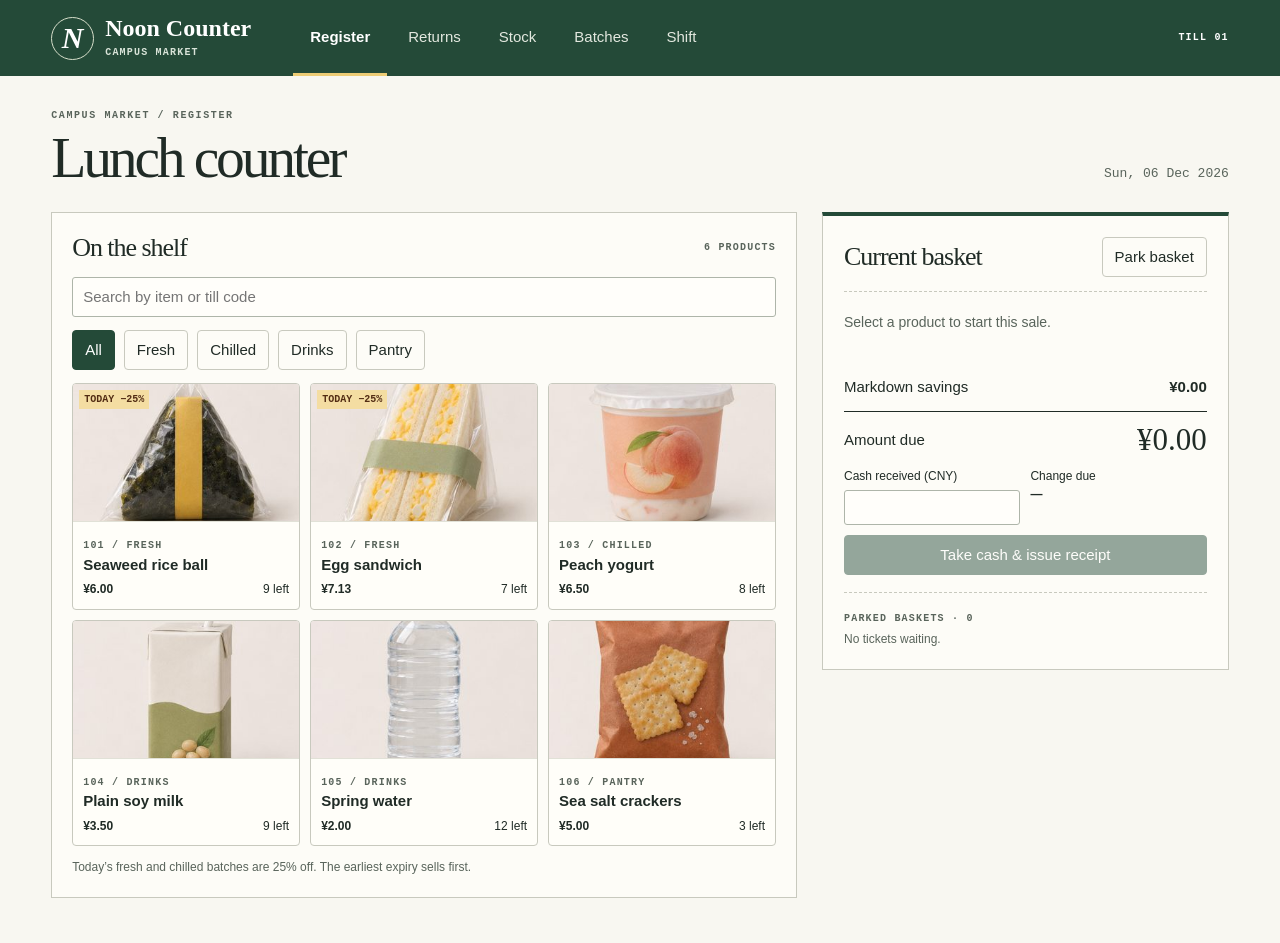
==== commit a4697222: "Merge batch close-out and reproducible queue study" ====
--- a/index.html
+++ b/index.html
@@ -1,4 +1,105 @@
-<!doctype html><html lang="en"><head><meta charset="utf-8"><meta name="viewport" content="width=device-width, initial-scale=1"><title>Noon Counter | Campus market</title><style>:root{color-scheme:light;--ink:#202b26;--green:#244a38;--paper:#f8f7f1;--line:#c8c9be;--muted:#59645b;--warm:#a64426;--pale:#f2e4b3}*{box-sizing:border-box}body{margin:0;background:var(--paper);color:var(--ink);font:15px/1.45 "Helvetica Neue",Arial,sans-serif}header{background:var(--green);color:#fff;display:flex;align-items:center;gap:42px;padding:0 max(4vw,20px);min-height:76px}button,input,select{font:inherit}button{cursor:pointer;color:inherit}button:focus-visible,input:focus-visible,select:focus-visible{outline:3px solid #ca8a25;outline-offset:3px}header nav{display:flex;gap:4px;align-self:stretch}nav button{color:#e3e8df;background:none;border:0;padding:0 17px;border-bottom:3px solid transparent}nav button.active{border-color:#edcc75;color:#fff;font-weight:bold}.brand{display:flex;align-items:center;gap:11px}.brand b{font:600 24px/1 Georgia,serif;white-space:nowrap}.brand small,.kicker,.register-id,.eyebrow,th{font:600 10px/1.4 'Courier New',monospace;letter-spacing:.12em}.brand small{display:block;color:#d8e3d8;margin-top:5px}.mark{font:italic bold 30px Georgia;border:1px solid #d6deca;border-radius:50%;width:43px;height:43px;display:grid;place-items:center}.register-id{margin-left:auto;white-space:nowrap}.mast{display:flex;align-items:end;justify-content:space-between;margin:33px 0 24px}.kicker,.eyebrow{color:var(--muted);text-transform:uppercase}.kicker{letter-spacing:.16em}.date{font:13px 'Courier New',monospace;color:var(--muted);margin-bottom:7px}main{max-width:1500px;margin:auto;padding:0 max(4vw,20px) 45px}h1,h2,h3,p{margin:0}h1{font:normal clamp(37px,4.5vw,64px)/1.05 Georgia,serif;letter-spacing:-.055em;margin-top:5px}h2{font:normal 26px/1.15 Georgia,serif;letter-spacing:-.04em}h3{font-size:15px}#notice:not(:empty){border-left:4px solid var(--warm);background:#f4ebda;padding:9px 13px;margin-bottom:16px}.columns{display:grid;grid-template-columns:minmax(0,1.65fr) minmax(293px,.9fr);gap:25px;align-items:start}.panel,.till{border:1px solid var(--line);background:#fdfcf7}.panel{padding:20px}.till{padding:21px;border-top:4px solid var(--green)}.heading,.row,.actions,.filters,.kpis,.meta{display:flex;align-items:center;gap:9px}.heading,.row,.meta{justify-content:space-between}.filters{flex-wrap:wrap;margin:13px 0}.filters button,.actions button,button.small,button.solid,.control{border:1px solid var(--line);background:transparent;padding:8px 12px;border-radius:4px}.filters button.chosen,.solid,button.solid{background:var(--green);color:white;border-color:var(--green)}button:hover{filter:brightness(.94)}.search,input,select{border:1px solid #aeb5a9;border-radius:3px;background:#fffefa;padding:8px 10px;color:var(--ink);min-width:0}.search{width:100%;margin-top:14px}.products{display:grid;grid-template-columns:repeat(3,minmax(0,1fr));gap:10px}.tile{position:relative;display:flex;flex-direction:column;text-align:left;background:#fffef9;border:1px solid var(--line);border-radius:4px;overflow:hidden;padding:0}.tile img{width:100%;aspect-ratio:1.65;object-fit:cover;display:block}.tile .detail{display:block;padding:10px;width:100%;border-top:1px solid #e1e1d7}.tile .item{font-weight:650;font-size:15px;display:block}.tile .meta{margin-top:6px;font-size:12px}.tile .flag{position:absolute;top:6px;left:6px;color:#522c13;background:#f4dda2;padding:2px 5px;font:600 10px/1.5 'Courier New',monospace}.till .heading{padding-bottom:14px;border-bottom:1px dashed var(--line)}.empty{color:var(--muted);padding:20px 0;font-size:14px}.cartrow{padding:12px 0;border-bottom:1px solid #dedfd4}.cartrow small,.note,.dim{color:var(--muted);font-size:12px}.cartrow .step{display:inline-flex;align-items:center;gap:8px}.step button{border:1px solid var(--line);background:white;border-radius:3px;width:26px;height:25px;padding:0}.money{font-variant-numeric:tabular-nums;white-space:nowrap}.total{border-top:1px solid var(--ink);margin-top:14px;padding:10px 0}.total strong{font:normal 31px Georgia}.pay{display:block;width:100%;margin:10px 0}.cashrow{display:grid;grid-template-columns:1fr 1fr;gap:10px}.cashrow label{font-size:12px}.cashrow input{width:100%;margin-top:4px}.park{margin-top:17px;border-top:1px dashed var(--line);padding-top:12px}.park button{margin:3px}.tabular{overflow:auto}table{width:100%;border-collapse:collapse;font-size:14px;margin:10px 0}th,td{text-align:left;border-bottom:1px solid #d9dacf;padding:9px 8px}th{color:var(--muted)}td.right{text-align:right}.pill{color:var(--warm);font-size:12px;font-weight:bold}.kpis{gap:0;margin:18px 0;border-block:1px solid var(--line);flex-wrap:wrap}.metric{flex:1;padding:15px 12px;min-width:115px}.metric b{display:block;font:normal 28px Georgia}.metric span{color:var(--muted);font-size:12px}.field{display:grid;gap:4px;margin:12px 0;font-size:13px}.sub{margin-top:23px}.actions{margin-top:14px;flex-wrap:wrap}dialog{border:1px solid var(--line);color:var(--ink);padding:24px;background:#fffcf3;width:min(450px,94vw);max-height:90vh}dialog::backdrop{background:#17231985}#paper .eyebrow{margin-bottom:6px}#paper table{font-size:12px}button:disabled{opacity:.48;cursor:not-allowed}.listbtn{display:block;text-align:left;background:none;border:0;text-decoration:underline;text-underline-offset:3px;font:inherit;color:var(--green);padding:0}.legend{margin-top:13px}.entry{margin:11px 0;padding-bottom:10px;border-bottom:1px solid var(--line)}@media(max-width:900px){header{gap:12px}nav button{padding:0 10px}.columns{grid-template-columns:minmax(0,1.35fr) minmax(265px,1fr)}.products{grid-template-columns:repeat(2,1fr)}}@media(max-width:680px){header{flex-wrap:wrap;padding-top:13px;gap:5px}header nav{order:3;width:100%;overflow:auto}nav button{min-height:42px;flex:1}.columns{grid-template-columns:1fr}.mast{margin-top:22px}.date{font-size:10px}.panel,.till{padding:14px}.products{grid-template-columns:repeat(2,1fr)}main{padding-inline:14px}.register-id{margin-left:auto}}@media print{body>*:not(dialog){display:none}dialog[open]{position:static;width:100%;border:none;max-height:none}dialog .actions{display:none}}
+<!doctype html><html lang="en"><head><meta charset="utf-8"><meta name="viewport" content="width=device-width, initial-scale=1"><title>Noon Counter | Campus market</title><style>:root{color-scheme:light;--ink:#202b26;--green:#244a38;--paper:#f8f7f1;--line:#c8c9be;--muted:#59645b;--warm:#a64426;--pale:#f2e4b3}
+*{box-sizing:border-box}
+body{margin:0;background:var(--paper);color:var(--ink);font:15px/1.45 "Helvetica Neue",Arial,sans-serif}
+header{background:var(--green);color:#fff;display:flex;align-items:center;gap:42px;padding:0 max(4vw,20px);min-height:76px}
+button,input,select{font:inherit}
+button{cursor:pointer;color:inherit}
+button:focus-visible,input:focus-visible,select:focus-visible{outline:3px solid #ca8a25;outline-offset:3px}
+header nav{display:flex;gap:4px;align-self:stretch}
+nav button{color:#e3e8df;background:none;border:0;padding:0 17px;border-bottom:3px solid transparent}
+nav button.active{border-color:#edcc75;color:#fff;font-weight:bold}
+.brand{display:flex;align-items:center;gap:11px}
+.brand b{font:600 24px/1 Georgia,serif;white-space:nowrap}
+.brand small,.kicker,.register-id,.eyebrow,th{font:600 10px/1.4 'Courier New',monospace;letter-spacing:.12em}
+.brand small{display:block;color:#d8e3d8;margin-top:5px}
+.mark{font:italic bold 30px Georgia;border:1px solid #d6deca;border-radius:50%;width:43px;height:43px;display:grid;place-items:center}
+.register-id{margin-left:auto;white-space:nowrap}
+.mast{display:flex;align-items:end;justify-content:space-between;margin:33px 0 24px}
+.kicker,.eyebrow{color:var(--muted);text-transform:uppercase}
+.kicker{letter-spacing:.16em}
+.date{font:13px 'Courier New',monospace;color:var(--muted);margin-bottom:7px}
+main{max-width:1500px;margin:auto;padding:0 max(4vw,20px) 45px}
+h1,h2,h3,p{margin:0}
+h1{font:normal clamp(37px,4.5vw,64px)/1.05 Georgia,serif;letter-spacing:-.055em;margin-top:5px}
+h2{font:normal 26px/1.15 Georgia,serif;letter-spacing:-.04em}
+h3{font-size:15px}
+#notice:not(:empty){border-left:4px solid var(--warm);background:#f4ebda;padding:9px 13px;margin-bottom:16px}
+.columns{display:grid;grid-template-columns:minmax(0,1.65fr) minmax(293px,.9fr);gap:25px;align-items:start}
+.panel,.till{border:1px solid var(--line);background:#fdfcf7}
+.panel{padding:20px}
+.till{padding:21px;border-top:4px solid var(--green)}
+.heading,.row,.actions,.filters,.kpis,.meta{display:flex;align-items:center;gap:9px}
+.heading,.row,.meta{justify-content:space-between}
+.filters{flex-wrap:wrap;margin:13px 0}
+.filters button,.actions button,button.small,button.solid,.control{border:1px solid var(--line);background:transparent;padding:8px 12px;border-radius:4px}
+.filters button.chosen,.solid,button.solid{background:var(--green);color:white;border-color:var(--green)}
+button:hover{filter:brightness(.94)}
+.search,input,select{border:1px solid #aeb5a9;border-radius:3px;background:#fffefa;padding:8px 10px;color:var(--ink);min-width:0}
+.search{width:100%;margin-top:14px}
+.products{display:grid;grid-template-columns:repeat(3,minmax(0,1fr));gap:10px}
+.tile{position:relative;display:flex;flex-direction:column;text-align:left;background:#fffef9;border:1px solid var(--line);border-radius:4px;overflow:hidden;padding:0}
+.tile img{width:100%;aspect-ratio:1.65;object-fit:cover;display:block}
+.tile .detail{display:block;padding:10px;width:100%;border-top:1px solid #e1e1d7}
+.tile .item{font-weight:650;font-size:15px;display:block}
+.tile .meta{margin-top:6px;font-size:12px}
+.tile .flag{position:absolute;top:6px;left:6px;color:#522c13;background:#f4dda2;padding:2px 5px;font:600 10px/1.5 'Courier New',monospace}
+.till .heading{padding-bottom:14px;border-bottom:1px dashed var(--line)}
+.empty{color:var(--muted);padding:20px 0;font-size:14px}
+.cartrow{padding:12px 0;border-bottom:1px solid #dedfd4}
+.cartrow small,.note,.dim{color:var(--muted);font-size:12px}
+.cartrow .step{display:inline-flex;align-items:center;gap:8px}
+.step button{border:1px solid var(--line);background:white;border-radius:3px;width:26px;height:25px;padding:0}
+.money{font-variant-numeric:tabular-nums;white-space:nowrap}
+.total{border-top:1px solid var(--ink);margin-top:14px;padding:10px 0}
+.total strong{font:normal 31px Georgia}
+.pay{display:block;width:100%;margin:10px 0}
+.cashrow{display:grid;grid-template-columns:1fr 1fr;gap:10px}
+.cashrow label{font-size:12px}
+.cashrow input{width:100%;margin-top:4px}
+.park{margin-top:17px;border-top:1px dashed var(--line);padding-top:12px}
+.park button{margin:3px}
+.tabular{overflow:auto}
+table{width:100%;border-collapse:collapse;font-size:14px;margin:10px 0}
+th,td{text-align:left;border-bottom:1px solid #d9dacf;padding:9px 8px}
+th{color:var(--muted)}
+td.right{text-align:right}
+.pill{color:var(--warm);font-size:12px;font-weight:bold}
+.kpis{gap:0;margin:18px 0;border-block:1px solid var(--line);flex-wrap:wrap}
+.metric{flex:1;padding:15px 12px;min-width:115px}
+.metric b{display:block;font:normal 28px Georgia}
+.metric span{color:var(--muted);font-size:12px}
+.field{display:grid;gap:4px;margin:12px 0;font-size:13px}
+.sub{margin-top:23px}
+.actions{margin-top:14px;flex-wrap:wrap}
+dialog{border:1px solid var(--line);color:var(--ink);padding:24px;background:#fffcf3;width:min(450px,94vw);max-height:90vh}
+dialog::backdrop{background:#17231985}
+#paper .eyebrow{margin-bottom:6px}
+#paper table{font-size:12px}
+button:disabled{opacity:.48;cursor:not-allowed}
+.listbtn{display:block;text-align:left;background:none;border:0;text-decoration:underline;text-underline-offset:3px;font:inherit;color:var(--green);padding:0}
+.legend{margin-top:13px}
+.entry{margin:11px 0;padding-bottom:10px;border-bottom:1px solid var(--line)}
+@media(max-width:900px){header{gap:12px}
+nav button{padding:0 10px}
+.columns{grid-template-columns:minmax(0,1.35fr) minmax(265px,1fr)}
+.products{grid-template-columns:repeat(2,1fr)}
+}
+@media(max-width:680px){header{flex-wrap:wrap;padding-top:13px;gap:5px}
+header nav{order:3;width:100%;overflow:auto}
+nav button{min-height:42px;flex:1}
+.columns{grid-template-columns:1fr}
+.mast{margin-top:22px}
+.date{font-size:10px}
+.panel,.till{padding:14px}
+.products{grid-template-columns:repeat(2,1fr)}
+main{padding-inline:14px}
+.register-id{margin-left:auto}
+}
+@media print{body>*:not(dialog){display:none}
+dialog[open]{position:static;width:100%;border:none;max-height:none}
+dialog .actions{display:none}
+}
+
 </style></head>
 <body><header><div class="brand"><span class="mark" aria-hidden="true">N</span><div><b>Noon Counter</b><small>CAMPUS MARKET</small></div></div><nav aria-label="Counter sections"></nav><span class="register-id">TILL 01</span></header>
 <main><div class="mast"><div><div class="kicker" id="section-id"></div><h1 id="title"></h1></div><div class="date" id="date"></div></div><div id="notice" role="status" aria-live="polite"></div><div id="app">Opening register…</div></main>
@@ -83,14 +184,17 @@
   park() {
     if(!Object.keys(this.s.basket).length) throw Error('Add an item before parking a basket.');
     const id='H'+String(this.s.nextHold++).padStart(3,'0');
-    this.s.holds.push({id,basket:this.s.basket}); this.s.basket={};
+    const quoted=this.quote().total;
+    this.s.holds.push({id,basket:this.s.basket,quoted}); this.s.basket={};
     return id;
   }
   recall(id) {
     if(Object.keys(this.s.basket).length) throw Error('Park or finish the current basket first.');
     const i=this.s.holds.findIndex(h=>h.id===id);
     if(i<0) throw Error('Ticket has already been recalled.');
-    this.s.basket=this.s.holds.splice(i,1)[0].basket;
+    const ticket=this.s.holds.splice(i,1)[0];
+    this.s.basket=ticket.basket;
+    return ticket.quoted;
   }
   pay(cash) {
     const quote=this.quote();
@@ -124,6 +228,46 @@
     const lot={id:'B'+String(this.s.lots.length+1).padStart(2,'0'),sku,expires,qty:0,blocked:0};
     this.s.lots.push(lot); this.stock.move(lot,qty,0,'Delivery',lot.id);
     return lot.id;
+  }
+  expiryReview() {
+    const expiring=this.s.lots.filter(l=>l.expires===this.day && l.qty>0);
+    return {
+      units:expiring.reduce((n,l)=>n+l.qty,0),
+      value:expiring.reduce((n,l)=>n+l.qty*this.stock.price(l),0),
+      expired:this.s.lots.filter(l=>l.expires<this.day).reduce((n,l)=>n+l.qty,0),
+      isolated:this.s.lots.reduce((n,l)=>n+l.blocked,0)
+    };
+  }
+  trace(batch) {
+    const lot=this.s.lots.find(l=>l.id===batch);
+    if(!lot) throw Error('Unknown lot.');
+    const cashByRef=new Map();
+    for(const sale of this.s.sales){
+      const amount=sale.lines.filter(l=>l.lot===batch).reduce((n,l)=>n+l.qty*l.unit,0);
+      if(amount) cashByRef.set(sale.id,amount);
+    }
+    for(const refund of this.s.refunds.filter(r=>r.lot===batch))
+      cashByRef.set(refund.id,-refund.amount);
+    const events=this.s.moves.filter(m=>m.lot===batch).map(m=>({...m,cash:cashByRef.get(m.ref)||0}));
+    return {lot,events,net:events.reduce((n,e)=>n+e.cash,0)};
+  }
+  disposalOptions(lot) {
+    const options=[];
+    if(lot.qty>0 && lot.expires<=this.day)
+      options.push(lot.expires===this.day?'Closing surplus':'Expired stock');
+    if(lot.blocked>0) options.push('Quarantine disposal');
+    return options;
+  }
+  writeOff(batch,reason,units) {
+    positive(units);
+    const lot=this.s.lots.find(l=>l.id===batch);
+    if(!lot || !this.disposalOptions(lot).includes(reason))
+      throw Error('This reason does not apply to the selected lot.');
+    const isolated=reason==='Quarantine disposal';
+    if(units>(isolated?lot.blocked:lot.qty)) throw Error('Quantity exceeds the selected stock balance.');
+    const ref='W'+String(this.s.moves.filter(m=>m.ref.startsWith('W')).length+1).padStart(4,'0');
+    this.stock.move(lot,isolated?0:-units,isolated?-units:0,reason,ref);
+    return ref;
   }
   shift() {
     const sales=this.s.sales.filter(s=>s.day===this.day);
@@ -170,9 +314,10 @@
 const $=s=>document.querySelector(s);
 const yuan=n=>'¥'+(n/100).toFixed(2);
 const photos={"crackers": "[data-uri]", "rice": "[data-uri]", "sandwich": "[data-uri]", "soy": "[data-uri]", "water": "[data-uri]", "yogurt": "[data-uri]"};
-const sections={Register:'Lunch counter',Returns:'Receipt & returns',Stock:'Stock room',Shift:'Shift ledger'};
+const sections={Register:'Lunch counter',Returns:'Receipt & returns',Stock:'Stock room',Batches:'Batch review',Shift:'Shift ledger'};
 const store=new Store();
-let state,tab='Register',filter='All',query='',selected='',cash='',notice='',busy=false;
+let state,tab='Register',filter='All',query='',selected='',cash='',notice='',busy=false,displayDay='';
+let chosenBatch='B01';
 const reg=()=>new Register(state);
 function button(act,label,cls='small',data=''){return '<button class="'+cls+'" data-act="'+act+'" '+data+'>'+label+'</button>';}
 const tables=(heads,rows)=>'<div class="tabular"><table><thead><tr>'+heads.map(x=>'<th>'+x+'</th>').join('')+'</tr></thead><tbody>'+rows.map(r=>'<tr>'+r.map(x=>'<td>'+x+'</td>').join('')+'</tr>').join('')+'</tbody></table></div>';
@@ -218,16 +363,38 @@
   const rows=state.lots.map(l=>[l.id,product(l.sku).name,l.expires,l.expires<r.day?'Expired':l.qty===0?'Empty':r.stock.price(l)<product(l.sku).price?'−25% today':'Regular',l.qty,l.blocked]);
   return '<div class="columns"><section class="panel"><h2>Batch register</h2>'+tables(['Lot','Product','Expiry','Status','On hand','Isolated'],rows)+'<p class="note">Expired on-hand units are excluded from checkout availability.</p></section><aside class="till"><h2>Receive a delivery</h2><label class="field">Product<select id="sku">'+opts(PRODUCTS.map(p=>[p.id,p.name]))+'</select></label><label class="field">Units<input id="sq" type="number" min="1" value="1"></label><label class="field">Use-by date<input id="expiry" type="date" value="'+r.day+'"></label>'+button('receive','Add stock lot','solid')+'<div class="park"><h3>Below shelf minimum</h3>'+ (low.map(p=>'<p class="entry">'+p.name+' <small>· target '+p.min+'</small></p>').join('')||'<p class="note">All products meet minimum.</p>')+'</div></aside></div>';
 }
+function batchReview(){
+  const register=reg();
+  const review=register.expiryReview();
+  const {lot,events,net}=register.trace(chosenBatch);
+  const reasons=register.disposalOptions(lot);
+  const all=[...state.lots].sort((a,b)=>a.expires.localeCompare(b.expires)||a.id.localeCompare(b.id));
+  const metrics=[['Units expiring today',review.units],['Current shelf value',yuan(review.value)],
+    ['Expired on shelf',review.expired],['Isolated units',review.isolated]];
+  const summary='<div class="kpis">'+metrics.map(([k,v])=>'<div class="metric"><span>'+k+'</span><b>'+v+'</b></div>').join('')+'</div>';
+  const select='<label class="field">Inspect lot<select id="trace-lot">'+all.map(l=>
+    '<option value="'+l.id+'" '+(l.id===chosenBatch?'selected':'')+'>'+l.id+' · '+product(l.sku).name+' · '+l.expires+'</option>').join('')+'</select></label>';
+  const trace=events.length?tables(['Date','Reference','Event','Shelf Δ','Isolated Δ','Cash Δ'],
+    events.map(e=>[e.day,e.ref,e.reason,e.delta,e.isolated,yuan(e.cash)])):'<p class="empty">No movements recorded for this lot yet.</p>';
+  const form=reasons.length?'<label class="field">Reason<select id="reason">'+opts(reasons.map(x=>[x,x]))+
+    '</select></label><label class="field">Units<input type="number" min="1" value="1" id="discard-qty"></label>'+
+    button('dispose','Record write-off','solid'):'<p class="empty">No stock eligible for disposal on this lot.</p>';
+  return summary+'<div class="columns"><section class="panel"><h2>Batch history</h2>'+select+
+    '<div class="row entry"><strong>'+product(lot.sku).name+'</strong><span>'+lot.qty+' on shelf · '+lot.blocked+' isolated</span></div>'+trace+
+    '<div class="row total"><span>Net cash across this lot’s history</span><strong>'+yuan(net)+'</strong></div></section>'+
+    '<aside class="till"><h2>Record a write-off</h2><p class="note sub">At closing, count the unsold units first. A write-off removes stock and leaves cash unchanged.</p>'+form+'</aside></div>';
+}
 function shift(){
   const r=reg(),s=r.shift(), movements=state.moves.filter(m=>m.day===r.day).slice().reverse();
   const stats=[['Completed sales',s.sales],['Sales',yuan(s.gross)],['Refunds',yuan(s.paidBack)],['Net cash',yuan(s.net)],['Markdown units sold',s.markedUnits]];
   return '<section class="panel"><div class="heading"><h2>Today’s till</h2>'+button('csv','Export ledger CSV')+'</div><div class="kpis">'+stats.map(([k,v])=>'<div class="metric"><span>'+k+'</span><b>'+v+'</b></div>').join('')+'</div><h3>Stock movements</h3>'+(movements.length?tables(['Reference','Reason','Product','Lot','Shelf Δ','Quarantine Δ'],movements.map(m=>[m.ref,m.reason,product(m.sku).name,m.lot,m.delta,m.isolated])):'<p class="empty">Sales, returns and deliveries will appear here.</p>')+'</section>';
 }
 function render(){
+  displayDay=dayOf();
   $('nav').innerHTML=Object.keys(sections).map(k=>button('nav',k,k===tab?'active':'','data-id="'+k+'"')).join('');
   $('#title').textContent=sections[tab]; $('#section-id').textContent='CAMPUS MARKET / '+tab;
   $('#date').textContent=new Date().toLocaleDateString('en-GB',{weekday:'short',day:'2-digit',month:'short',year:'numeric'});
-  $('#app').innerHTML=({Register:checkout,Returns:returns,Stock:stockView,Shift:shift})[tab]();
+  $('#app').innerHTML=({Register:checkout,Returns:returns,Stock:stockView,Batches:batchReview,Shift:shift})[tab]();
   if(tab==='Register'){$('#search').value=query;$('#cash').value=cash;showChange();}
 }
 function toFen(value){
@@ -258,7 +425,14 @@
     if(!state.sales.some(s=>s.id===key)){selected='';render();throw Error('Receipt not found. Check the sale number.');}
     selected=key;render();return;
   }
+  if(a==='pay' && displayDay!==dayOf()){render();throw Error('The business date changed. Review prices before collecting cash.');}
+  if(a==='dispose'){
+    const units=Number($('#discard-qty').value);
+    positive(units);
+    if(!window.confirm('Write off '+units+' unit(s) from '+chosenBatch+' for '+$('#reason').value+'?'))return;
+  }
   const ops={
+    dispose:r=>r.writeOff(chosenBatch,$('#reason').value,Number($('#discard-qty').value)),
     add:r=>r.setQty(id,(r.s.basket[id]||0)+1),
     minus:r=>r.setQty(id,(r.s.basket[id]||0)-1),remove:r=>r.setQty(id,0),
     park:r=>r.park(),recall:r=>r.recall(id),pay:r=>r.pay(toFen(cash)),
@@ -270,6 +444,14 @@
   render();
   if(a==='pay'||a==='refund')paper(out.result);
   if(a==='park')msg('Parked as '+out.result+'. Stock will be checked again at payment.');
+  if(a==='recall'){
+    try{
+      const now=reg().quote().total;
+      msg('Recalled '+id+'. '+(now===out.result?'Total unchanged at '+yuan(now)+'.':
+        'Price changed from '+yuan(out.result)+' to '+yuan(now)+'. Available batches changed.'));
+    }catch{msg('Recalled '+id+'. Stock changed. Reduce or remove the unavailable line.');}
+  }
+  if(a==='dispose')msg('Write-off '+out.result+' recorded for '+chosenBatch+'. Cash movement: '+yuan(0)+'.');
   if(a==='receive')msg('Delivery recorded as '+out.result+'.');
 }
 document.addEventListener('click',async e=>{
@@ -278,6 +460,7 @@
   catch(e){if(e.message.includes('another tab')){state=(await store.run()).state;render();}msg(e.message);}
   finally{busy=false;}
 });
+document.addEventListener('change',e=>{if(e.target.id==='trace-lot'){chosenBatch=e.target.value;msg('');render();}});
 document.addEventListener('input',e=>{if(e.target.id==='search'){query=e.target.value;$('#products').innerHTML=tiles();}
   if(e.target.id==='cash'){cash=e.target.value;showChange();}});
 document.addEventListener('keydown',e=>{if(e.key==='Enter'&&e.target.id==='lookup')$('[data-act=find]').click();});
